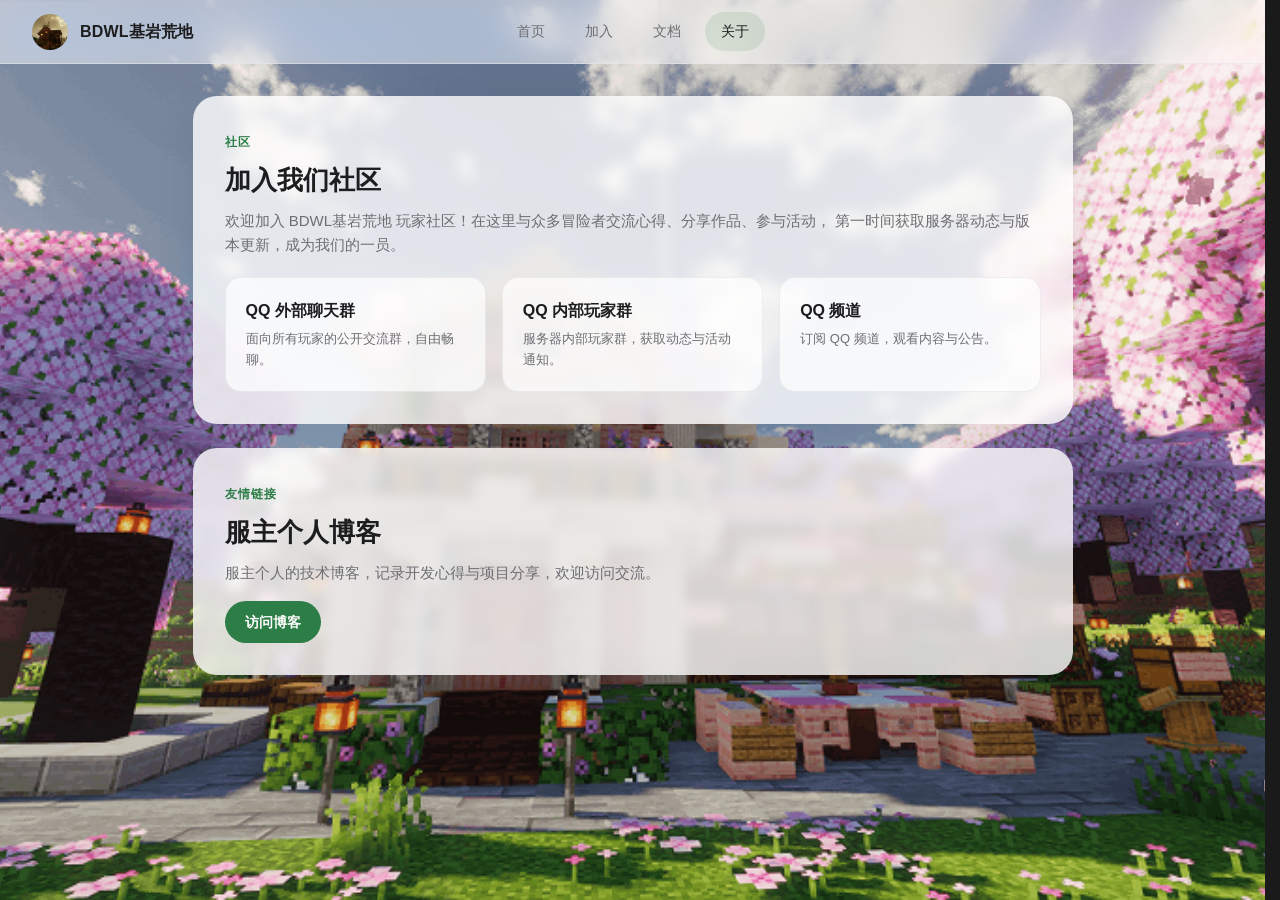
==== about/index.html @ 0e8b9107 "成功部署" ====
<!DOCTYPE html>
<html lang="zh-CN">
  <head>
    <meta charset="UTF-8" />
    <meta name="viewport" content="width=device-width, initial-scale=1.0" />
    <meta name="description" content="关于 BDWL基岩荒地 Minecraft 服务器" />
    <title>关于 - BDWL基岩荒地</title>
    <link rel="stylesheet" href="/assets/css/common.css" />
    <link rel="stylesheet" href="/assets/css/style.css" />
    <link rel="icon" href="/assets/icons/icon64.png" />
  </head>
  <body>
    <!-- ==================== 清晰背景截图 ==================== -->
    <div
      class="join-bg"
      style="background-image: url('/assets/src/src3.png')"
      aria-hidden="true"
    ></div>

    <!-- ==================== Header ==================== -->
    <header class="site-header">
      <div class="site-header__left">
        <img
          class="site-header__avatar"
          src="/assets/icons/icon256.png"
          alt="服务器头像"
        />
        <span class="site-header__title">BDWL基岩荒地</span>
      </div>

      <nav class="site-header__nav" aria-label="主导航">
        <a class="site-header__nav-link" href="/">首页</a>
        <a class="site-header__nav-link" href="/join/">加入</a>
        <a class="site-header__nav-link" href="/docs/">文档</a>
        <a class="site-header__nav-link" href="/about/">关于</a>
      </nav>

      <div class="site-header__right"></div>
    </header>

    <!-- ==================== Main ==================== -->
    <main class="join-main">
      <section style="max-width: 880px; margin: 0 auto; display: flex; flex-direction: column; gap: 24px">
        <article class="join-card">
          <span class="join-card__eyebrow">社区</span>
          <h2 class="join-card__title">加入我们社区</h2>
          <p class="join-card__text">
            欢迎加入 BDWL基岩荒地 玩家社区！在这里与众多冒险者交流心得、分享作品、参与活动，
            第一时间获取服务器动态与版本更新，成为我们的一员。
          </p>
          <div class="sub-grid">
            <a
              class="sub-card"
              href="https://qm.qq.com/q/dFuQKuzLws"
              target="_blank"
              rel="noopener noreferrer"
            >
              <h3 class="sub-card__title">QQ 外部聊天群</h3>
              <p class="sub-card__text">面向所有玩家的公开交流群，自由畅聊。</p>
            </a>
            <a
              class="sub-card"
              href="https://qm.qq.com/q/3A9rhDIDjG"
              target="_blank"
              rel="noopener noreferrer"
            >
              <h3 class="sub-card__title">QQ 内部玩家群</h3>
              <p class="sub-card__text">服务器内部玩家群，获取动态与活动通知。</p>
            </a>
            <a
              class="sub-card"
              href="https://pd.qq.com/s/2vzy7goi2"
              target="_blank"
              rel="noopener noreferrer"
            >
              <h3 class="sub-card__title">QQ 频道</h3>
              <p class="sub-card__text">订阅 QQ 频道，观看内容与公告。</p>
            </a>
          </div>
        </article>

        <article class="join-card">
          <span class="join-card__eyebrow">友情链接</span>
          <h2 class="join-card__title">服主个人博客</h2>
          <p class="join-card__text">
            服主个人的技术博客，记录开发心得与项目分享，欢迎访问交流。
          </p>
          <a
            class="overlay__cta"
            href="https://xiao-blog.top"
            target="_blank"
            rel="noopener noreferrer"
          >访问博客</a>
        </article>
      </section>
    </main>

    <script src="/assets/js/main.js"></script>
  </body>
</html>
---- assets/css/common.css ----
/* ==================== 设计变量 ==================== */
:root {
  --color-bg: #1a1a1a;
  --color-text: #1d1d1f;
  --color-text-soft: #6e6e73;
  --color-surface: #ffffff;
  --color-border: #e5e5ea;
  --color-accent: #2d7d46;
  --radius-card: 24px;
  --radius-pill: 999px;
  --shadow-card: 0 12px 40px rgba(0, 0, 0, 0.08);
  --shadow-overlay: 0 8px 32px rgba(0, 0, 0, 0.06);
  --header-height: 64px;
  --content-max: 1280px;
  --gap: 24px;
  --transition: 0.25s ease;
}

/* ==================== Reset ==================== */
* {
  box-sizing: border-box;
  margin: 0;
  padding: 0;
}

html,
body {
  height: 100%;
}

html {
  scrollbar-gutter: stable;
}

body {
  font-family: -apple-system, BlinkMacSystemFont, "Segoe UI", "PingFang SC",
    "Hiragino Sans GB", "Microsoft YaHei", sans-serif;
  background-color: var(--color-bg);
  color: var(--color-text);
  line-height: 1.6;
  -webkit-font-smoothing: antialiased;
}

a {
  color: inherit;
  text-decoration: none;
}

img {
  display: block;
  max-width: 100%;
}

/* ==================== Header ==================== */
.site-header {
  position: sticky;
  top: 0;
  z-index: 100;
  display: grid;
  grid-template-columns: 1fr auto 1fr;
  align-items: center;
  height: var(--header-height);
  padding: 0 32px;
  background-color: rgba(255, 255, 255, 0.5);
  backdrop-filter: saturate(180%) blur(16px);
  -webkit-backdrop-filter: saturate(180%) blur(16px);
  border-bottom: 1px solid rgba(229, 229, 234, 0.6);
}

.site-header__left {
  justify-self: start;
  display: flex;
  align-items: center;
  gap: 12px;
}

.site-header__avatar {
  width: 36px;
  height: 36px;
  border-radius: 50%;
  object-fit: cover;
  background-color: var(--color-border);
  flex-shrink: 0;
}

.site-header__title {
  font-size: 16px;
  font-weight: 600;
  letter-spacing: 0.2px;
}

.site-header__nav {
  justify-self: center;
  display: flex;
  align-items: center;
  gap: 8px;
}

.site-header__nav-link {
  display: inline-flex;
  align-items: center;
  padding: 8px 16px;
  border-radius: var(--radius-pill);
  font-size: 14px;
  font-weight: 500;
  color: var(--color-text-soft);
  transition: background-color var(--transition), color var(--transition);
}

.site-header__nav-link:hover {
  background-color: rgba(0, 0, 0, 0.05);
  color: var(--color-text);
}

.site-header__nav-link--active {
  color: var(--color-text);
  background-color: rgba(45, 125, 70, 0.12);
}

.site-header__right {
  justify-self: end;
  display: flex;
  align-items: center;
  min-width: 36px;
}

/* ==================== 通用按钮 ==================== */
.overlay__cta {
  display: inline-flex;
  align-items: center;
  gap: 6px;
  padding: 10px 20px;
  border-radius: var(--radius-pill);
  background-color: var(--color-accent);
  color: #fff;
  font-size: 14px;
  font-weight: 600;
  transition: transform var(--transition), box-shadow var(--transition);
}

.overlay__cta:hover {
  transform: translateY(-1px);
  box-shadow: 0 6px 18px rgba(45, 125, 70, 0.35);
}

/* ==================== 顶栏响应式 ==================== */
@media (max-width: 768px) {
  .site-header {
    padding: 0 16px;
  }
  .site-header__title {
    display: none;
  }
  .site-header__nav-link {
    padding: 8px 10px;
    font-size: 13px;
  }
}
---- assets/css/style.css ----
/* ==================== 首页：动态模糊背景 ==================== */
.bg-blur {
  position: fixed;
  inset: 0;
  z-index: 0;
  overflow: hidden;
  background-color: var(--color-bg);
  pointer-events: none;
}

.bg-blur__layer {
  position: absolute;
  inset: -10%;
  background-size: cover;
  background-position: center;
  background-repeat: no-repeat;
  filter: blur(72px) saturate(1.3) brightness(0.85);
  opacity: 0;
  transition: opacity 0.8s ease;
  transform: scale(1.1);
}

.bg-blur__layer.is-active {
  opacity: 1;
}

/* ==================== 首页：主体 ==================== */
.main {
  position: relative;
  z-index: 1;
  padding: 32px 16px 64px;
}

.waterfall {
  display: flex;
  flex-direction: column;
  gap: var(--gap);
  max-width: var(--content-max);
  margin: 0 auto;
}

/* ==================== 首页：卡片 ==================== */
.card {
  position: relative;
  width: 100%;
  border-radius: var(--radius-card);
  overflow: hidden;
  background-color: var(--color-border);
  box-shadow: var(--shadow-card);
}

.card__image {
  width: 100%;
  height: auto;
  display: block;
  object-fit: cover;
}

/* 蒙版统一规格：垂直居中、宽 42%、最大 520px */
.card__overlay {
  position: absolute;
  top: 50%;
  transform: translateY(-50%);
  width: 42%;
  max-width: 520px;
  background-color: rgba(255, 255, 255, 0.92);
  border-radius: 20px;
  box-shadow: var(--shadow-overlay);
  padding: 28px 32px;
  backdrop-filter: blur(6px);
  -webkit-backdrop-filter: blur(6px);
}

.card--right .card__overlay {
  right: 5%;
}

.card--left .card__overlay {
  left: 5%;
}

.overlay__eyebrow {
  display: inline-block;
  font-size: 12px;
  font-weight: 600;
  letter-spacing: 1.2px;
  text-transform: uppercase;
  color: var(--color-accent);
  margin-bottom: 12px;
}

.overlay__title {
  font-size: 28px;
  font-weight: 700;
  line-height: 1.25;
  margin-bottom: 12px;
}

.overlay__text {
  font-size: 15px;
  color: var(--color-text-soft);
  margin-bottom: 16px;
}

/* ==================== 首页响应式 ==================== */
@media (max-width: 768px) {
  .card--right .card__overlay,
  .card--left .card__overlay {
    position: static;
    transform: none;
    width: auto;
    max-width: none;
    margin: 12px;
  }
  .overlay__title {
    font-size: 22px;
  }
}

/* ==================== Join / About：清晰背景 ==================== */
.join-bg {
  position: fixed;
  inset: 0;
  z-index: 0;
  background-size: cover;
  background-position: center;
  background-repeat: no-repeat;
  pointer-events: none;
}

.join-main {
  position: relative;
  z-index: 1;
  padding: 32px 16px 64px;
}

.join-grid {
  display: grid;
  grid-template-columns: 1fr 1fr;
  gap: var(--gap);
  max-width: var(--content-max);
  margin: 0 auto;
}

.join-card {
  background-color: rgba(255, 255, 255, 0.8);
  border-radius: var(--radius-card);
  box-shadow: var(--shadow-card);
  padding: 32px;
  backdrop-filter: blur(6px);
  -webkit-backdrop-filter: blur(6px);
}

.join-card--full {
  grid-column: 1 / -1;
}

.sub-grid {
  display: grid;
  grid-template-columns: repeat(3, 1fr);
  gap: 16px;
  margin-top: 20px;
}

.sub-card {
  display: block;
  padding: 20px;
  background-color: rgba(255, 255, 255, 0.7);
  border-radius: 16px;
  border: 1px solid rgba(0, 0, 0, 0.06);
  transition: transform var(--transition), box-shadow var(--transition),
    background-color var(--transition);
}

.sub-card:hover {
  transform: translateY(-2px);
  box-shadow: 0 8px 24px rgba(0, 0, 0, 0.1);
  background-color: rgba(255, 255, 255, 0.88);
}

.sub-card__title {
  font-size: 16px;
  font-weight: 700;
  margin-bottom: 6px;
}

.sub-card__text {
  font-size: 13px;
  color: var(--color-text-soft);
}

.join-card__eyebrow {
  display: inline-block;
  font-size: 12px;
  font-weight: 600;
  letter-spacing: 1.2px;
  text-transform: uppercase;
  color: var(--color-accent);
  margin-bottom: 12px;
}

.join-card__title {
  font-size: 26px;
  font-weight: 700;
  line-height: 1.25;
  margin-bottom: 12px;
}

.join-card__text {
  font-size: 15px;
  color: var(--color-text-soft);
  margin-bottom: 16px;
}

.join-card__text--hint {
  margin-top: 16px;
  font-size: 13px;
  opacity: 0.8;
}

/* ==================== 信息行 / 步骤 ==================== */
.info-list {
  margin: 8px 0 0;
}

.info-row {
  display: flex;
  justify-content: space-between;
  align-items: baseline;
  padding: 10px 0;
  border-top: 1px solid rgba(229, 229, 234, 0.7);
  gap: 16px;
}

.info-row__label {
  font-size: 14px;
  color: var(--color-text-soft);
  flex-shrink: 0;
}

.info-row__value {
  font-size: 14px;
  font-weight: 500;
  text-align: right;
}

.info-row__value--code {
  font-family: "SFMono-Regular", Consolas, "Liberation Mono", Menlo, monospace;
  font-size: 13px;
  background-color: rgba(45, 125, 70, 0.08);
  padding: 2px 8px;
  border-radius: 6px;
}

.step-list {
  margin: 16px 0 0;
  padding-left: 20px;
}

.step-list li {
  font-size: 14px;
  color: var(--color-text-soft);
  margin-bottom: 8px;
}

/* ==================== 服务器状态 ==================== */
.status-row {
  display: inline-flex;
  align-items: center;
  gap: 8px;
  margin-bottom: 16px;
}

.status-dot {
  width: 10px;
  height: 10px;
  border-radius: 50%;
  background-color: var(--color-accent);
  box-shadow: 0 0 0 4px rgba(45, 125, 70, 0.15);
}

.status-row__text {
  font-size: 14px;
  font-weight: 600;
  color: var(--color-accent);
}

.status-dot--loading {
  background-color: #b0b0b5;
  box-shadow: 0 0 0 4px rgba(0, 0, 0, 0.06);
  animation: status-pulse 1s ease-in-out infinite;
}

.status-dot--offline {
  background-color: #d33;
  box-shadow: 0 0 0 4px rgba(221, 51, 51, 0.15);
}

@keyframes status-pulse {
  0%,
  100% {
    opacity: 1;
  }
  50% {
    opacity: 0.4;
  }
}

.status-motd {
  margin: 12px 0 0;
  padding: 12px;
  background-color: rgba(0, 0, 0, 0.04);
  border-radius: 12px;
  font-size: 13px;
  white-space: pre-wrap;
  color: var(--color-text);
}

.status-players {
  margin: 12px 0 0;
  font-size: 13px;
  color: var(--color-text-soft);
  line-height: 1.8;
}

/* ==================== Join / About 响应式 ==================== */
@media (max-width: 768px) {
  .join-grid {
    grid-template-columns: 1fr;
  }
  .join-card__title {
    font-size: 22px;
  }
  .sub-grid {
    grid-template-columns: 1fr;
  }
}

/* ==================== 文档 Markdown 排版 ==================== */
.doc-content > *:first-child {
  margin-top: 0;
}

.doc-content h1,
.doc-content h2,
.doc-content h3 {
  font-weight: 700;
  line-height: 1.3;
  margin: 24px 0 12px;
}

.doc-content h1 {
  font-size: 28px;
}

.doc-content h2 {
  font-size: 22px;
}

.doc-content h3 {
  font-size: 18px;
}

.doc-content p {
  font-size: 15px;
  color: var(--color-text-soft);
  margin-bottom: 12px;
}

.doc-content ul,
.doc-content ol {
  font-size: 15px;
  color: var(--color-text-soft);
  margin: 0 0 16px;
  padding-left: 24px;
}

.doc-content li {
  margin-bottom: 6px;
}

.doc-content code {
  font-family: "SFMono-Regular", Consolas, "Liberation Mono", Menlo, monospace;
  font-size: 13px;
  background-color: rgba(45, 125, 70, 0.08);
  padding: 2px 6px;
  border-radius: 4px;
}

.doc-content pre {
  padding: 16px;
  background-color: rgba(0, 0, 0, 0.05);
  border-radius: 12px;
  overflow-x: auto;
  margin-bottom: 16px;
}

.doc-content pre code {
  background: none;
  padding: 0;
}

.doc-content a {
  color: var(--color-accent);
  text-decoration: underline;
}

.doc-content blockquote {
  margin: 0 0 16px;
  padding: 8px 16px;
  border-left: 3px solid var(--color-accent);
  background-color: rgba(0, 0, 0, 0.03);
  color: var(--color-text-soft);
}
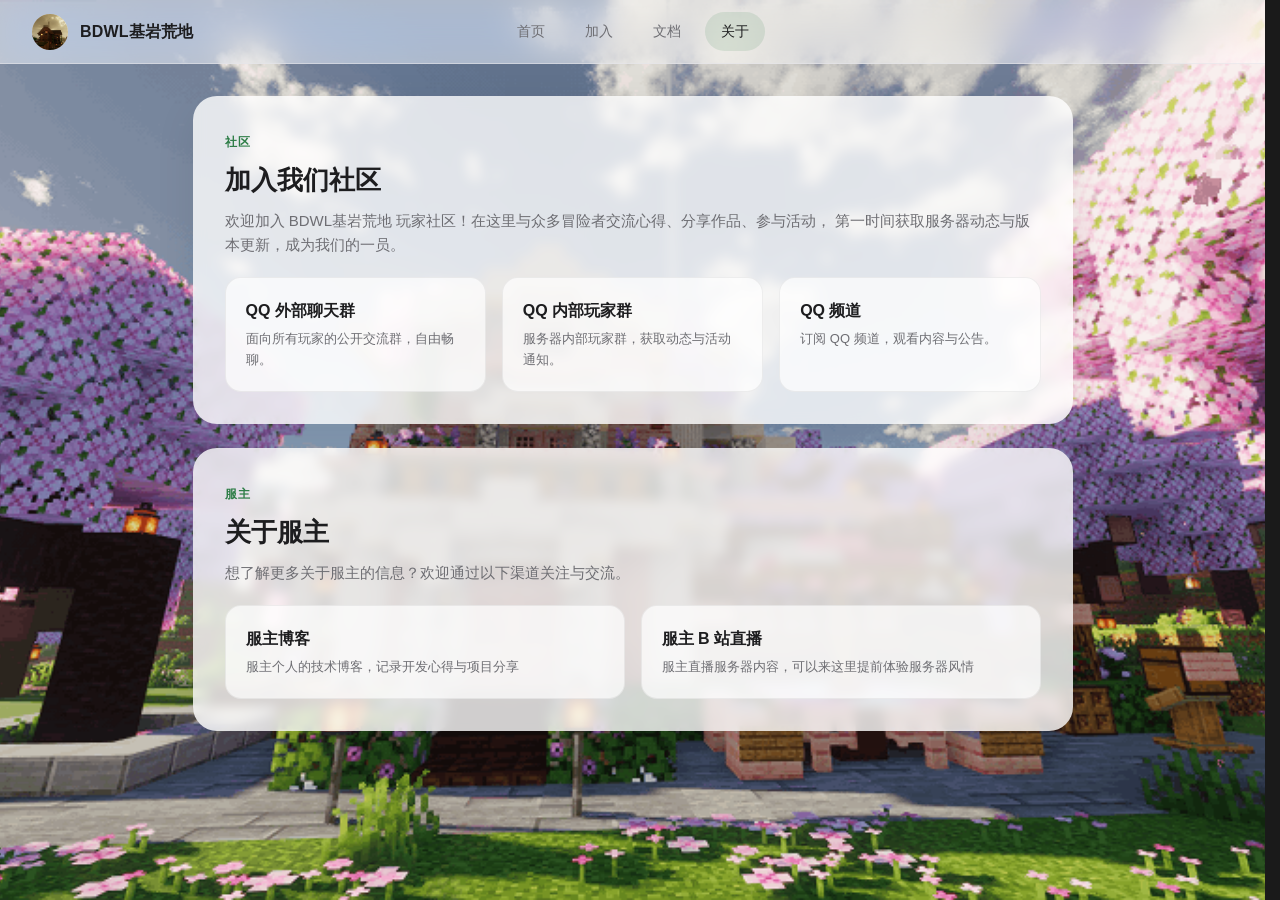
==== commit 40f4ed36: "优化细节" ====
--- a/about/index.html
+++ b/about/index.html
@@ -80,17 +80,31 @@
         </article>
 
         <article class="join-card">
-          <span class="join-card__eyebrow">友情链接</span>
-          <h2 class="join-card__title">服主个人博客</h2>
+          <span class="join-card__eyebrow">服主</span>
+          <h2 class="join-card__title">关于服主</h2>
           <p class="join-card__text">
-            服主个人的技术博客，记录开发心得与项目分享，欢迎访问交流。
+            想了解更多关于服主的信息？欢迎通过以下渠道关注与交流。
           </p>
-          <a
-            class="overlay__cta"
-            href="https://xiao-blog.top"
-            target="_blank"
-            rel="noopener noreferrer"
-          >访问博客</a>
+          <div class="sub-grid" style="grid-template-columns: 1fr 1fr">
+            <a
+              class="sub-card"
+              href="https://xiao-blog.top"
+              target="_blank"
+              rel="noopener noreferrer"
+            >
+              <h3 class="sub-card__title">服主博客</h3>
+              <p class="sub-card__text">服主个人的技术博客，记录开发心得与项目分享</p>
+            </a>
+            <a
+              class="sub-card"
+              href="http://live.bilibili.com/1790098980"
+              target="_blank"
+              rel="noopener noreferrer"
+            >
+              <h3 class="sub-card__title">服主 B 站直播</h3>
+              <p class="sub-card__text">服主直播服务器内容，可以来这里提前体验服务器风情</p>
+            </a>
+          </div>
         </article>
       </section>
     </main>
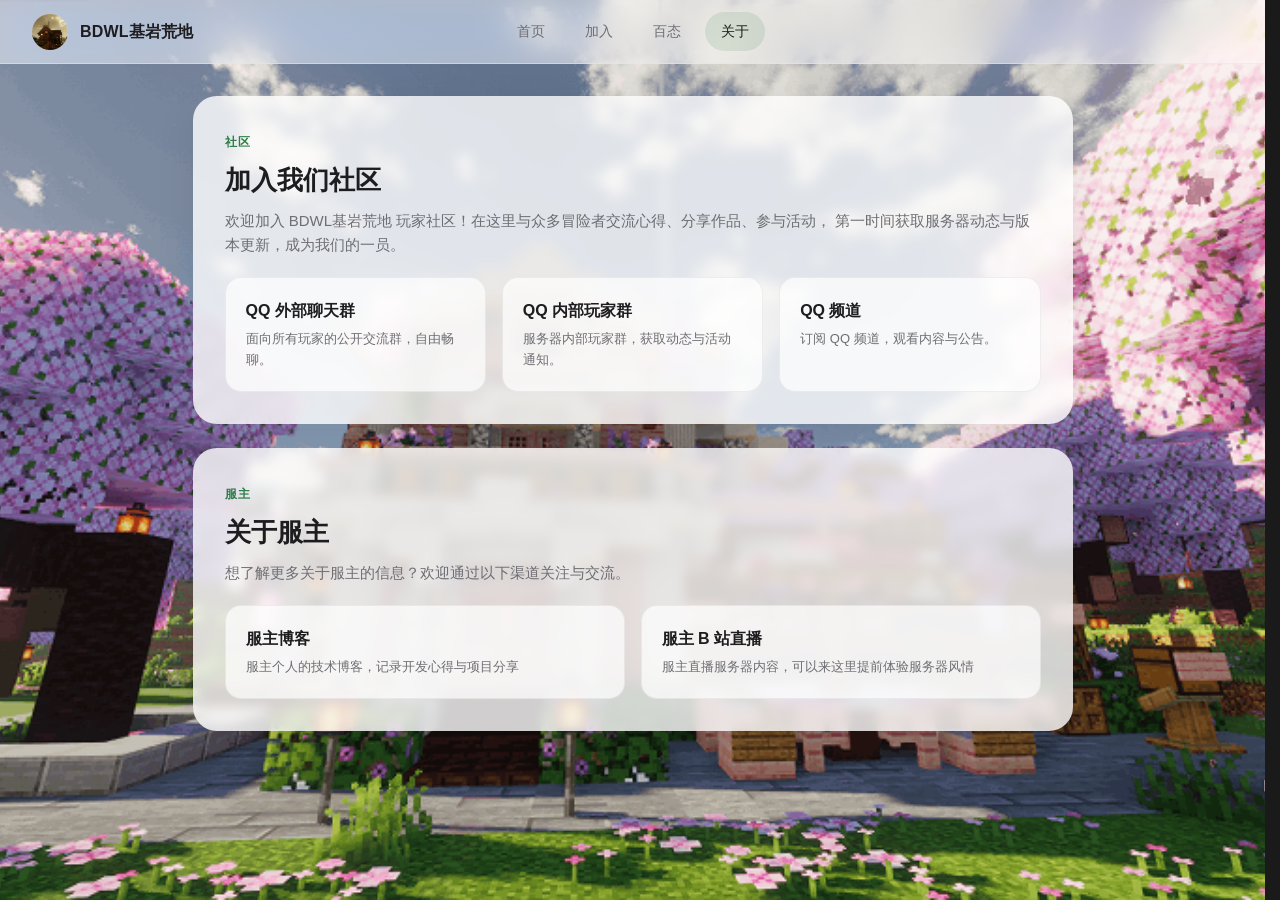
==== commit f1aa6fc4: "小修小改" ====
--- a/about/index.html
+++ b/about/index.html
@@ -31,7 +31,7 @@
       <nav class="site-header__nav" aria-label="主导航">
         <a class="site-header__nav-link" href="/">首页</a>
         <a class="site-header__nav-link" href="/join/">加入</a>
-        <a class="site-header__nav-link" href="/docs/">文档</a>
+        <a class="site-header__nav-link" href="/display/">百态</a>
         <a class="site-header__nav-link" href="/about/">关于</a>
       </nav>
 
--- a/assets/css/style.css
+++ b/assets/css/style.css
@@ -412,3 +412,68 @@
   background-color: rgba(0, 0, 0, 0.03);
   color: var(--color-text-soft);
 }
+
+/* ==================== 百态页：瀑布流卡片 ==================== */
+.display-card {
+  position: relative;
+}
+
+.display-card__overlay {
+  position: absolute;
+  left: 0;
+  right: 0;
+  bottom: 0;
+  padding: 28px 32px;
+  background: linear-gradient(
+    to top,
+    rgba(0, 0, 0, 0.78) 0%,
+    rgba(0, 0, 0, 0.55) 55%,
+    rgba(0, 0, 0, 0) 100%
+  );
+  border-radius: 0 0 var(--radius-card) var(--radius-card);
+  color: #fff;
+  pointer-events: none;
+}
+
+.display-card__title {
+  font-size: 26px;
+  font-weight: 700;
+  line-height: 1.25;
+  text-shadow: 0 2px 12px rgba(0, 0, 0, 0.4);
+}
+
+.display-card__meta {
+  margin-top: 6px;
+  font-size: 13px;
+  font-weight: 500;
+  letter-spacing: 0.4px;
+  opacity: 0.85;
+}
+
+.display-card__desc {
+  margin-top: 10px;
+  font-size: 14px;
+  line-height: 1.6;
+  opacity: 0.92;
+}
+
+.display-loading {
+  max-width: var(--content-max);
+  margin: 0 auto;
+  padding: 48px 24px;
+  text-align: center;
+  font-size: 15px;
+  color: var(--color-text-soft);
+  background-color: rgba(255, 255, 255, 0.8);
+  border-radius: var(--radius-card);
+  box-shadow: var(--shadow-card);
+}
+
+@media (max-width: 768px) {
+  .display-card__overlay {
+    padding: 20px 22px;
+  }
+  .display-card__title {
+    font-size: 20px;
+  }
+}
